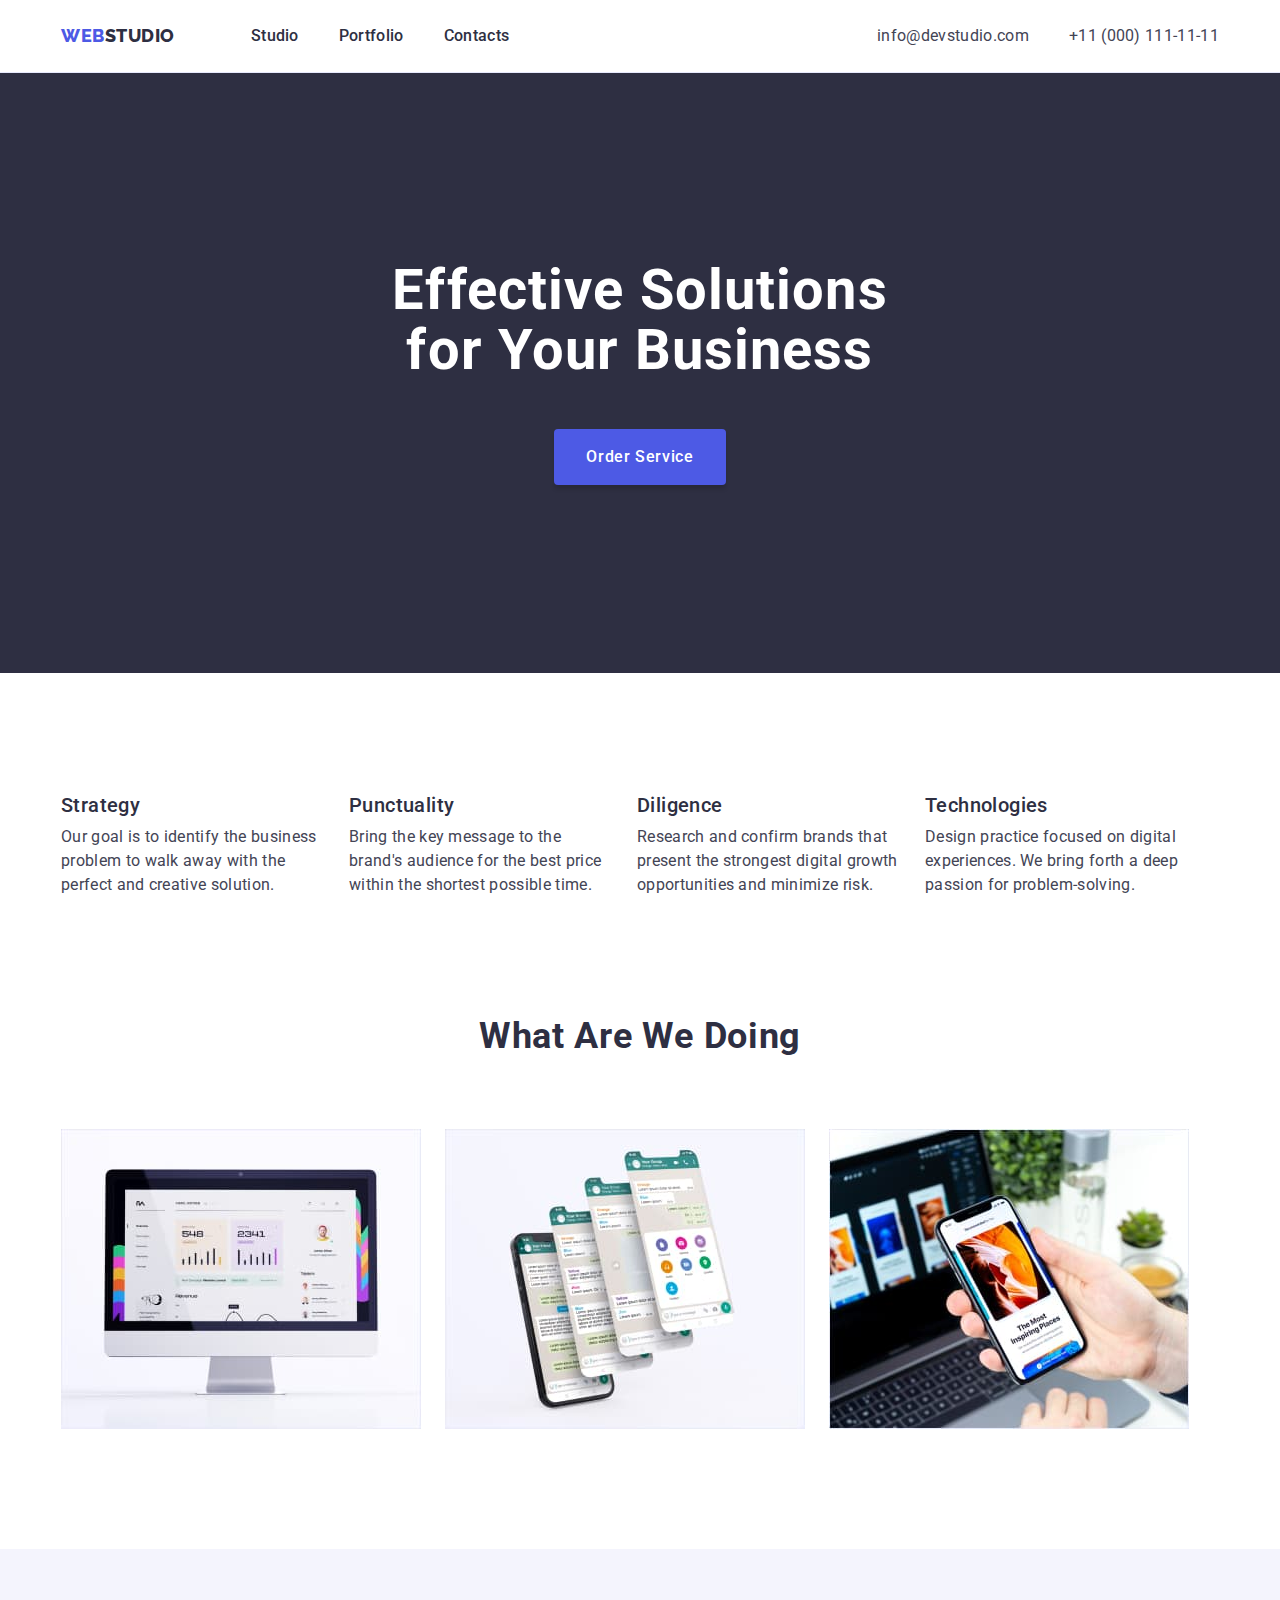
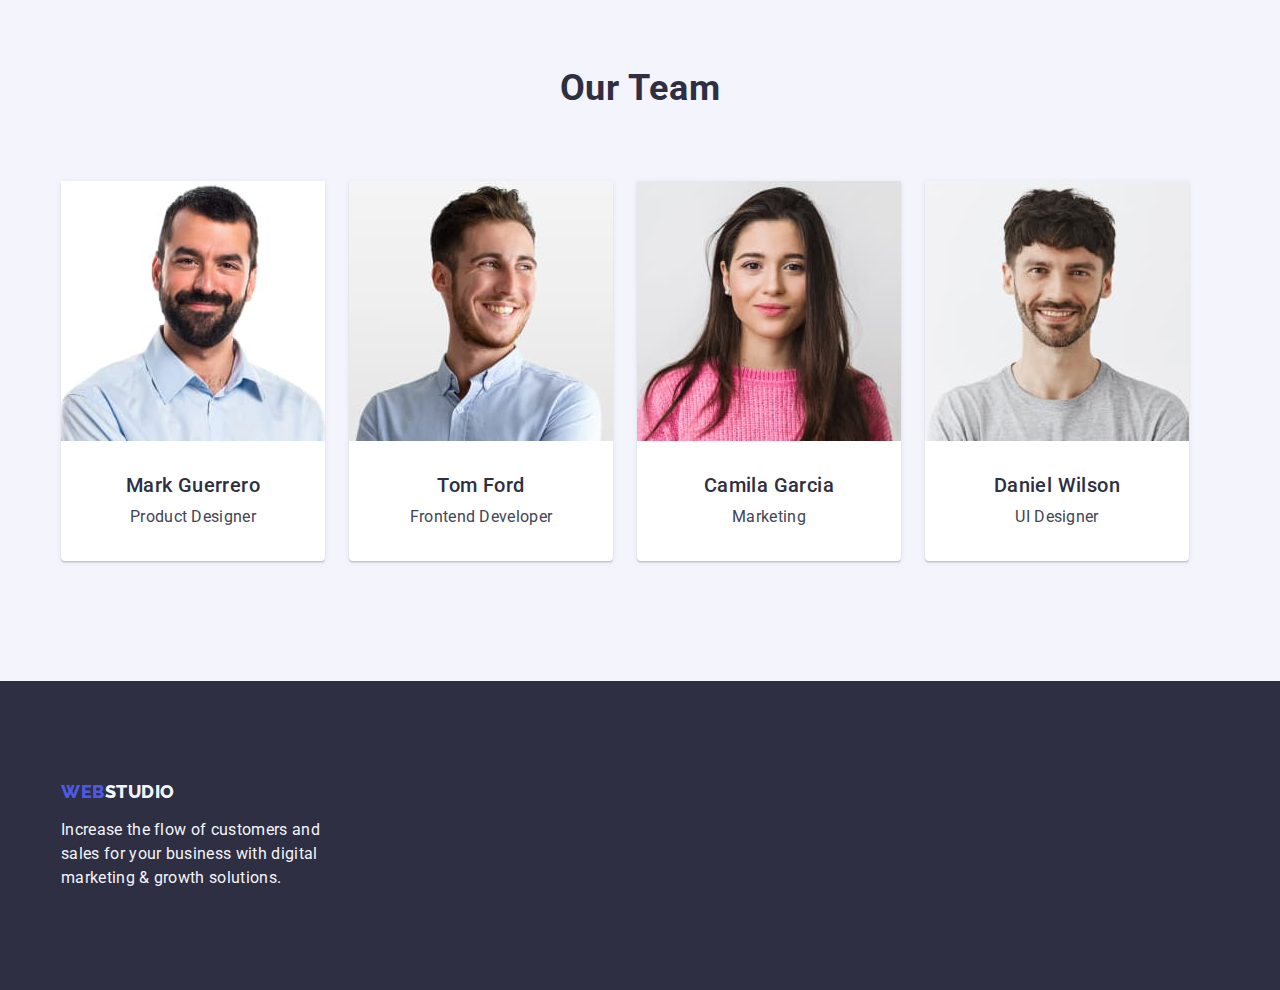
==== index.html @ 851e895a "create" ====
<!DOCTYPE html>
<html lang="en">
  <head>
    <meta charset="UTF-8" />
    <meta http-equiv="X-UA-Compatible" content="IE=edge" />
    <meta name="viewport" content="width=device-width, initial-scale=1.0" />
    <title>WebStudio</title>
    <link rel="preconnect" href="https://fonts.googleapis.com" />
    <link rel="preconnect" href="https://fonts.gstatic.com" crossorigin />
    <link
      href="https://fonts.googleapis.com/css2?family=Raleway:wght@800&family=Roboto:wght@400;500;700&display=swap"
      rel="stylesheet"
    />
    <link
      rel="stylesheet"
      href="https://cdnjs.cloudflare.com/ajax/libs/modern-normalize/1.1.0/modern-normalize.min.css"
      integrity="sha512-wpPYUAdjBVSE4KJnH1VR1HeZfpl1ub8YT/NKx4PuQ5NmX2tKuGu6U/JRp5y+Y8XG2tV+wKQpNHVUX03MfMFn9Q=="
      crossorigin="anonymous"
      referrerpolicy="no-referrer"
    />
    <link rel="stylesheet" href="./css/styles.css" />
  </head>
  <body>
    <!-- Header -->
    <header class="header">
      <!-- Navigation -->
      <div class="container header-container">
        <nav class="header-nav">
          <a class="logo link" href="./index.html"
            >Web<span class="header-logo">Studio</span></a
          >
          <ul class="nav-list list">
            <li class="nav-list-item">
              <a class="header-link link" href="./index.html">Studio</a>
            </li>
            <li class="nav-list-item">
              <a class="header-link link" href="./portfolio.html">Portfolio</a>
            </li>
            <li class="nav-list-item">
              <a class="header-link link" href="">Contacts</a>
            </li>
          </ul>
        </nav>
        <!-- Contacs -->
        <address class="contacts">
          <ul class="contacts-list list">
            <li class="contacts-item">
              <a class="contact-link link" href="mailto:info@devstudio.com"
                >info@devstudio.com</a
              >
            </li>
            <li class="contacts-item">
              <a class="contact-link link" href="tel:+110001111111"
                >+11 (000) 111-11-11</a
              >
            </li>
          </ul>
        </address>
      </div>
    </header>
    <!-- Main content -->
    <main>
      <!-- Hero -->
      <section class="hero">
        <div class="container hero-container">
          <h1 class="hero-title">Effective Solutions for Your Business</h1>
          <button class="hero-btn btn" type="button">Order Service</button>
        </div>
      </section>
      <!-- Features -->
      <section class="section features">
        <div class="container">
          <h2 hidden class="visually-hidden">Features</h2>
          <ul class="features-list list">
            <li>
              <h3 class="section-subtitle">Strategy</h3>
              <p class="section-text">
                Our goal is to identify the business problem to walk away with
                the perfect and creative solution.
              </p>
            </li>
            <li>
              <h3 class="section-subtitle">Punctuality</h3>
              <p class="section-text">
                Bring the key message to the brand's audience for the best price
                within the shortest possible time.
              </p>
            </li>
            <li>
              <h3 class="section-subtitle">Diligence</h3>
              <p class="section-text">
                Research and confirm brands that present the strongest digital
                growth opportunities and minimize risk.
              </p>
            </li>
            <li>
              <h3 class="section-subtitle">Technologies</h3>
              <p class="section-text">
                Design practice focused on digital experiences. We bring forth a
                deep passion for problem-solving.
              </p>
            </li>
          </ul>
        </div>
      </section>
      <!-- Direction -->
      <section class="section direction">
        <div class="container">
          <h2 class="section-title">What are we doing</h2>
          <ul class="direction-list list">
            <li>
              <img
                src="./images/img-1.jpg"
                alt="monitor with statistics"
                width="360"
                height="300"
              />
            </li>
            <li>
              <img
                src="./images/img-2.jpg"
                alt="smartphone with interfaces"
                width="360"
                height="300"
              />
            </li>
            <li>
              <img
                src="./images/img-3.jpg"
                alt="the same page is open on the laptop and smartphone screens"
                width="360"
                height="300"
              />
            </li>
          </ul>
        </div>
      </section>
      <!-- Card of team -->
      <section class="section cards">
        <div class="container">
          <h2 class="section-title">Our Team</h2>
          <ul class="cards-list list">
            <li class="cards-list-item">
              <img
                class="card-img"
                src="./images/mark.jpg"
                alt="photo of Mark"
                width="264"
                height="260"
              />
              <div class="card-text">
                <h3 class="section-subtitle">Mark Guerrero</h3>
                <p class="section-text">Product Designer</p>
              </div>
            </li>
            <li class="cards-list-item">
              <img
                class="card-img"
                src="./images/tom.jpg"
                alt="photo of Tom"
                width="264"
                height="260"
              />
              <div class="card-text">
                <h3 class="section-subtitle">Tom Ford</h3>
                <p class="section-text">Frontend Developer</p>
              </div>
            </li>
            <li class="cards-list-item">
              <img
                class="card-img"
                src="./images/camila.jpg"
                alt="photo of Camila"
                width="264"
                height="260"
              />
              <div class="card-text">
                <h3 class="section-subtitle">Camila Garcia</h3>
                <p class="section-text">Marketing</p>
              </div>
            </li>
            <li class="cards-list-item">
              <img
                class="card-img"
                src="./images/daniel.jpg"
                alt="photo of Daniel"
                width="264"
                height="260"
              />
              <div class="card-text">
                <h3 class="section-subtitle">Daniel Wilson</h3>
                <p class="section-text">UI Designer</p>
              </div>
            </li>
          </ul>
        </div>
      </section>
    </main>
    <!-- Footer -->
    <footer class="footer">
      <div class="container">
        <div class="footer-text">
          <a class="logo link" href="./index.html"
            >Web<span class="footer-logo">Studio</span></a
          >
          <p class="section-text">
            Increase the flow of customers and sales for your business with
            digital marketing & growth solutions.
          </p>
        </div>
      </div>
    </footer>
  </body>
</html>
---- css/styles.css ----
:root {
  --main-color: #2e2f42;
  --text-color: #434455;
  --accent-color: #f4f4fd;
  --main-bg-color: #ffffff;
  --main-hero-color: #ffffff;
  --logo-color: #4d5ae5;
  --active-color: #404bbf;
}

ul,
ol {
  padding: 0;
}

body,
h1,
h2,
h3,
h4,
p,
ul,
ol,
li,
figure,
figcaption,
blockquote,
dl,
dd {
  margin: 0;
}

body {
  color: var(--text-color, #434455);
  background-color: var(--main-bg-color, #ffffff);
  font-family: 'Roboto', sans-serif;
}

input,
button,
textarea,
select {
  font-family: inherit;
}

img {
  display: block;
  max-width: 100%;
  height: auto;
}

ul,
ol {
  list-style: none;
}

.link {
  color: inherit;
  text-decoration: none;
}

.btn {
  cursor: pointer;
  border: none;
}

.section {
  padding-top: 120px;
  padding-bottom: 120px;
}

.container {
  width: 1158px;
  margin: 0 auto;
  padding: 0 15px;
}

.visually-hidden {
  position: absolute;
  width: 1px;
  height: 1px;
  margin: -1px;
  border: 0;
  padding: 0;

  white-space: nowrap;
  clip-path: inset(100%);
  clip: rect(0 0 0 0);
  overflow: hidden;
}

/* Header */
.header {
  padding-top: 24px;
  padding-bottom: 24px;
  border-bottom: 1px solid #e7e9fc;
}

.header-container {
  display: flex;
}

.header-nav {
  display: flex;
  margin-right: auto;
  align-items: center;
}

.logo {
  color: var(--logo-color, #4d5ae5);

  font-family: 'Raleway', sans-serif;
  font-weight: 800;
  font-size: 18px;
  line-height: 1.17;
  display: flex;
  align-items: center;
  letter-spacing: 0.03em;
  text-transform: uppercase;
}

.header-nav > a {
  margin-right: 76px;
}

.header-logo {
  color: var(--main-color, #2e2f42);
}

.header-link {
  color: var(--main-color, #2e2f42);

  font-weight: 500;
  font-size: 16px;
  line-height: 1.5;
  letter-spacing: 0.02em;
}

.header-link:is(:hover, :focus),
.contact-link:is(:hover, :focus) {
  color: var(--active-color, #404bbf);
}

.nav-list {
  display: flex;
  gap: 40px;
}

.contacts {
  font-style: normal;
}

.contacts-list {
  display: flex;
  gap: 40px;
}

.contact-link {
  font-size: 16px;
  line-height: 1.5;
  letter-spacing: 0.02em;
}

/* Main */
/* Hero */

.hero {
  background-color: var(--main-color, #2e2f42);

  text-align: center;

  padding-top: 188px;
  padding-bottom: 188px;
}

.hero-container {
  margin: 0 auto;
  width: 526px;
}

.hero-title {
  color: var(--main-hero-color, #ffffff);

  font-size: 56px;
  line-height: 1.07;
  letter-spacing: 0.02em;

  margin-bottom: 48px;
}

.hero-btn {
  background-color: var(--logo-color, #4d5ae5);
  color: var(--main-hero-color, #ffffff);

  font-weight: 500;
  font-size: 16px;
  line-height: 1.5;
  letter-spacing: 0.04em;

  padding: 16px 32px;
  box-shadow: 0px 4px 4px rgba(0, 0, 0, 0.15);
  border-radius: 4px;
}

.hero-btn:is(:hover, :focus) {
  background-color: var(--active-color, #404bbf);
}

/* Features */

.section.features {
  padding-bottom: 0;
}

.features-list {
  display: flex;
  gap: 24px;
}

.features-list > li {
  width: 264px;
}

.section-subtitle {
  color: var(--main-color, #2e2f42);

  font-weight: 500;
  font-size: 20px;
  line-height: 1.2;
  letter-spacing: 0.02em;

  margin-bottom: 8px;
}

.section-text {
  font-size: 16px;
  line-height: 1.5;
  letter-spacing: 0.02em;
}

.section-title {
  color: var(--main-color, #2e2f42);

  font-size: 36px;
  line-height: 1.11;
  text-align: center;
  letter-spacing: 0.02em;
  text-transform: capitalize;

  margin-bottom: 72px;
}

/* Direction */

.direction-list {
  display: flex;
  gap: 24px;
}

/* Card of team */

.cards {
  background-color: var(--accent-color, #f4f4fd);
}

.cards-list {
  display: flex;
  gap: 24px;
}

.cards-list-item {
  background-color: var(--main-bg-color, #ffffff);

  text-align: center;
  box-shadow: 0px 1px 6px rgba(46, 47, 66, 0.08),
    0px 1px 1px rgba(46, 47, 66, 0.16), 0px 2px 1px rgba(46, 47, 66, 0.08);
  border-radius: 0px 0px 4px 4px;
}

.card-text {
  padding-top: 32px;
  padding-bottom: 32px;
}

/* Portfolio*/

.portfolio.section {
  padding-top: 96px;
}

.btn-list {
  display: flex;
  margin-bottom: 72px;
  gap: 24px;
  justify-content: center;
}

.btn-filter {
  background-color: var(--accent-color, #f4f4fd);
  color: var(--logo-color, #4d5ae5);

  font-weight: 500;
  font-size: 16px;
  line-height: 1.5;
  letter-spacing: 0.04em;

  padding: 12px 24px;
  border: 1px solid #e7e9fc;
  border-radius: 4px;
}

.btn-filter:is(:hover, :focus) {
  background-color: #404bbf;
  color: var(--main-hero-color, #ffffff);
}

.examples-list {
  display: flex;
  flex-wrap: wrap;
  gap: 48px 24px;
}

.examples-list-item .card-text {
  padding-left: 16px;

  border: 1px solid #e7e9fc;
  border-top: none;
}

/* Footer */

.footer {
  background: var(--main-color, #2e2f42);
  color: var(--accent-color, #f4f4fd);

  padding-top: 100px;
  padding-bottom: 100px;
}

.footer-text {
  width: 264px;
}

.footer-text > a {
  margin-bottom: 16px;
}

.footer-logo {
  color: var(--accent-color, #f4f4fd);
}
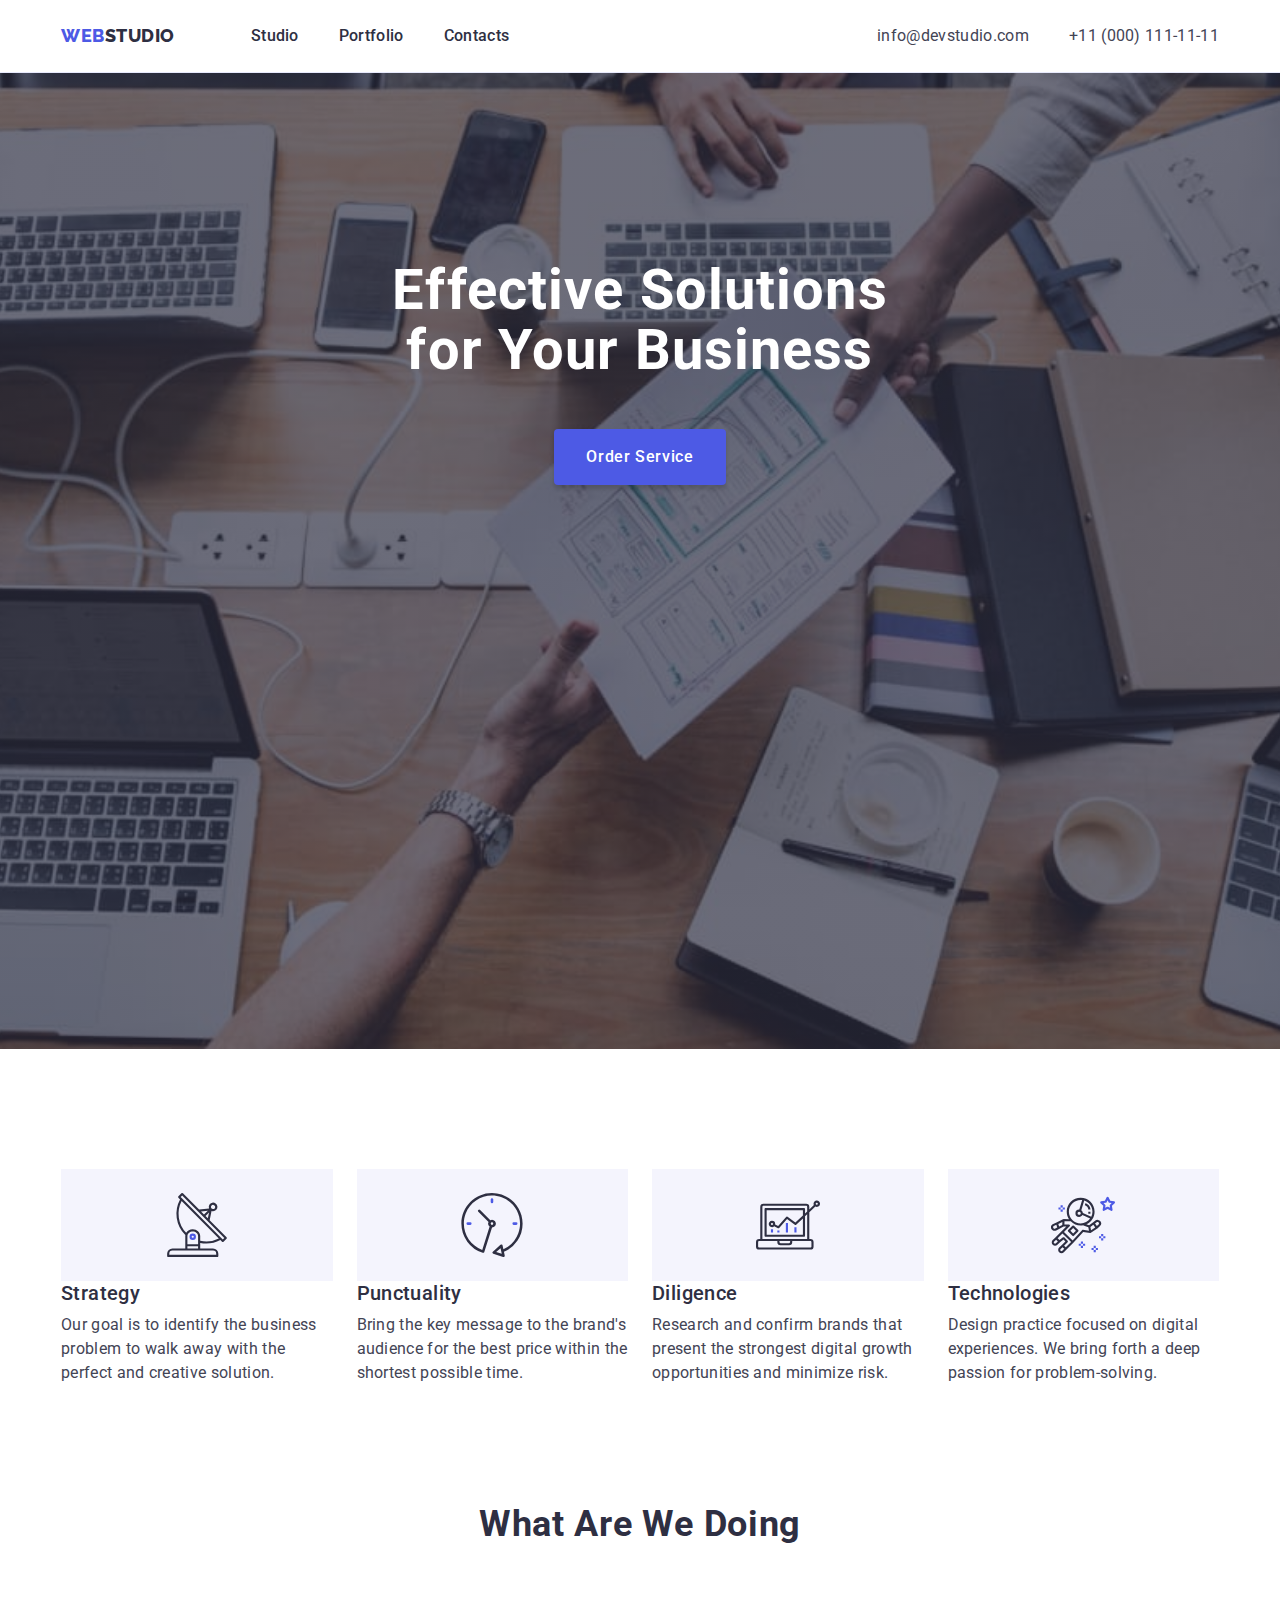
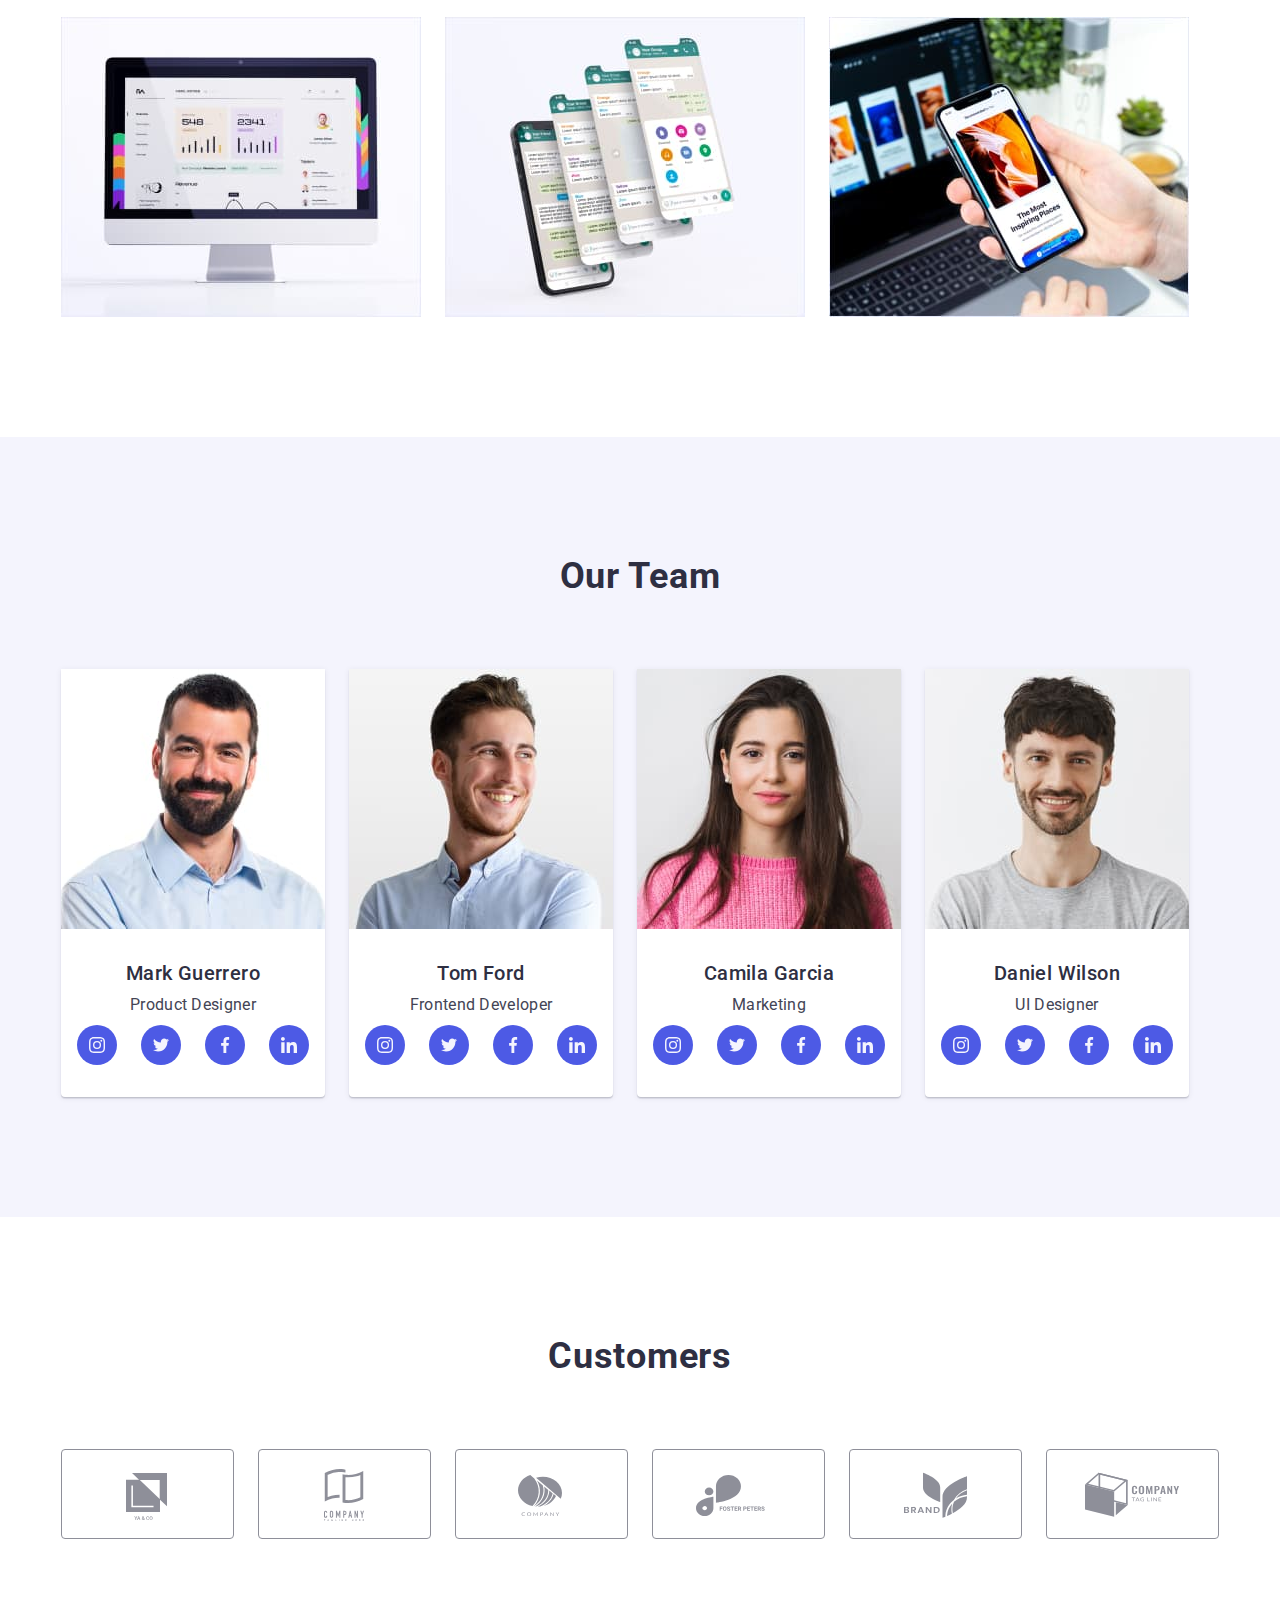
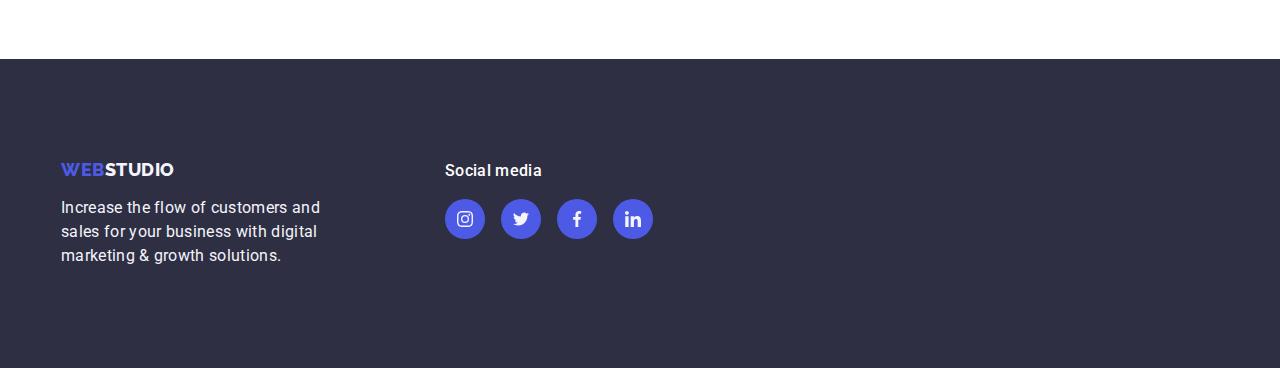
==== commit 9e9997c1: "start" ====
--- a/index.html
+++ b/index.html
@@ -72,28 +72,28 @@
         <div class="container">
           <h2 hidden class="visually-hidden">Features</h2>
           <ul class="features-list list">
-            <li>
+            <li class="features-list-item">
               <h3 class="section-subtitle">Strategy</h3>
               <p class="section-text">
                 Our goal is to identify the business problem to walk away with
                 the perfect and creative solution.
               </p>
             </li>
-            <li>
+            <li class="features-list-item">
               <h3 class="section-subtitle">Punctuality</h3>
               <p class="section-text">
                 Bring the key message to the brand's audience for the best price
                 within the shortest possible time.
               </p>
             </li>
-            <li>
+            <li class="features-list-item">
               <h3 class="section-subtitle">Diligence</h3>
               <p class="section-text">
                 Research and confirm brands that present the strongest digital
                 growth opportunities and minimize risk.
               </p>
             </li>
-            <li>
+            <li class="features-list-item">
               <h3 class="section-subtitle">Technologies</h3>
               <p class="section-text">
                 Design practice focused on digital experiences. We bring forth a
@@ -151,6 +151,20 @@
               <div class="card-text">
                 <h3 class="section-subtitle">Mark Guerrero</h3>
                 <p class="section-text">Product Designer</p>
+                <ul class="social-list">
+                  <li class="social-list-item">
+                    <a href="#" target="_blank" rel="noopener noreferrer"></a>
+                  </li>
+                  <li class="social-list-item">
+                    <a href="#" target="_blank" rel="noopener noreferrer"></a>
+                  </li>
+                  <li class="social-list-item">
+                    <a href="#" target="_blank" rel="noopener noreferrer"></a>
+                  </li>
+                  <li class="social-list-item">
+                    <a href="#" target="_blank" rel="noopener noreferrer"></a>
+                  </li>
+                </ul>
               </div>
             </li>
             <li class="cards-list-item">
@@ -164,6 +178,20 @@
               <div class="card-text">
                 <h3 class="section-subtitle">Tom Ford</h3>
                 <p class="section-text">Frontend Developer</p>
+                <ul class="social-list">
+                  <li class="social-list-item">
+                    <a href="#" target="_blank" rel="noopener noreferrer"></a>
+                  </li>
+                  <li class="social-list-item">
+                    <a href="#" target="_blank" rel="noopener noreferrer"></a>
+                  </li>
+                  <li class="social-list-item">
+                    <a href="#" target="_blank" rel="noopener noreferrer"></a>
+                  </li>
+                  <li class="social-list-item">
+                    <a href="#" target="_blank" rel="noopener noreferrer"></a>
+                  </li>
+                </ul>
               </div>
             </li>
             <li class="cards-list-item">
@@ -177,6 +205,20 @@
               <div class="card-text">
                 <h3 class="section-subtitle">Camila Garcia</h3>
                 <p class="section-text">Marketing</p>
+                <ul class="social-list">
+                  <li class="social-list-item">
+                    <a href="#" target="_blank" rel="noopener noreferrer"></a>
+                  </li>
+                  <li class="social-list-item">
+                    <a href="#" target="_blank" rel="noopener noreferrer"></a>
+                  </li>
+                  <li class="social-list-item">
+                    <a href="#" target="_blank" rel="noopener noreferrer"></a>
+                  </li>
+                  <li class="social-list-item">
+                    <a href="#" target="_blank" rel="noopener noreferrer"></a>
+                  </li>
+                </ul>
               </div>
             </li>
             <li class="cards-list-item">
@@ -190,7 +232,58 @@
               <div class="card-text">
                 <h3 class="section-subtitle">Daniel Wilson</h3>
                 <p class="section-text">UI Designer</p>
+                <ul class="social-list">
+                  <li class="social-list-item">
+                    <a href="#" target="_blank" rel="noopener noreferrer"></a>
+                  </li>
+                  <li class="social-list-item">
+                    <a href="#" target="_blank" rel="noopener noreferrer"></a>
+                  </li>
+                  <li class="social-list-item">
+                    <a href="#" target="_blank" rel="noopener noreferrer"></a>
+                  </li>
+                  <li class="social-list-item">
+                    <a href="#" target="_blank" rel="noopener noreferrer"></a>
+                  </li>
+                </ul>
               </div>
+            </li>
+          
+        </div>
+      </section>
+      <section class="section customers">
+        <div class="container">
+          <h2 class="section-title">Customers</h2>
+          <ul class="customers-list">
+            <li class="customers-list-item">
+              <a class="link" href=""
+                ><img src="./images/icons/client-1.svg" alt=""
+              /></a>
+            </li>
+            <li class="customers-list-item">
+              <a class="link" href=""
+                ><img src="./images/icons/client-2.svg" alt=""
+              /></a>
+            </li>
+            <li class="customers-list-item">
+              <a class="link" href=""
+                ><img src="./images/icons/client-3.svg" alt=""
+              /></a>
+            </li>
+            <li class="customers-list-item">
+              <a class="link" href=""
+                ><img src="./images/icons/client-4.svg" alt=""
+              /></a>
+            </li>
+            <li class="customers-list-item">
+              <a class="link" href=""
+                ><img src="./images/icons/client-5.svg" alt=""
+              /></a>
+            </li>
+            <li class="customers-list-item">
+              <a class="link" href=""
+                ><img src="./images/icons/client-6.svg" alt=""
+              /></a>
             </li>
           </ul>
         </div>
@@ -199,14 +292,33 @@
     <!-- Footer -->
     <footer class="footer">
       <div class="container">
-        <div class="footer-text">
-          <a class="logo link" href="./index.html"
-            >Web<span class="footer-logo">Studio</span></a
-          >
-          <p class="section-text">
-            Increase the flow of customers and sales for your business with
-            digital marketing & growth solutions.
-          </p>
+        <div class="footer-content">
+          <div class="footer-text">
+            <a class="logo link" href="./index.html"
+              >Web<span class="footer-logo">Studio</span></a
+            >
+            <p class="section-text">
+              Increase the flow of customers and sales for your business with
+              digital marketing & growth solutions.
+            </p>
+          </div>          
+          <div class="footer-social">
+            <p>Social media</p>
+            <ul class="social-list">
+              <li class="social-list-item">
+                <a href="#" target="_blank" rel="noopener noreferrer"></a>
+              </li>
+              <li class="social-list-item">
+                <a href="#" target="_blank" rel="noopener noreferrer"></a>
+              </li>
+              <li class="social-list-item">
+                <a href="#" target="_blank" rel="noopener noreferrer"></a>
+              </li>
+              <li class="social-list-item">
+                <a href="#" target="_blank" rel="noopener noreferrer"></a>
+              </li>
+            </ul>
+          </div>
         </div>
       </div>
     </footer>
--- a/css/styles.css
+++ b/css/styles.css
@@ -6,6 +6,7 @@
   --main-hero-color: #ffffff;
   --logo-color: #4d5ae5;
   --active-color: #404bbf;
+  --border-color: #e7e9fc;
 }
 
 ul,
@@ -31,6 +32,7 @@
 }
 
 body {
+  min-height: 100vh;
   color: var(--text-color, #434455);
   background-color: var(--main-bg-color, #ffffff);
   font-family: 'Roboto', sans-serif;
@@ -93,7 +95,7 @@
 .header {
   padding-top: 24px;
   padding-bottom: 24px;
-  border-bottom: 1px solid #e7e9fc;
+  border-bottom: 1px solid var(--border-color, #e7e9fc);
 }
 
 .header-container {
@@ -165,10 +167,21 @@
 /* Hero */
 
 .hero {
+  max-width: 1440px;
+  min-height: 600px;
   background-color: var(--main-color, #2e2f42);
+  background-image: linear-gradient(
+      rgba(46, 47, 66, 0.7),
+      rgba(46, 47, 66, 0.7)
+    ),
+    url(../images/bg-img.jpg);
+  background-repeat: no-repeat;
+  background-position: center;
+  background-size: cover;
 
   text-align: center;
 
+  margin: 0 auto;
   padding-top: 188px;
   padding-bottom: 188px;
 }
@@ -217,8 +230,32 @@
   gap: 24px;
 }
 
-.features-list > li {
-  width: 264px;
+.features-list-item {
+  flex-basis: calc((100% - 72px) / 4);
+}
+.features-list-item::before {
+  display: block;
+  content: '';
+  min-height: 112px;
+  background-color: #f4f4fd;
+  background-position: center;
+  background-repeat: no-repeat;
+}
+
+.features-list-item:nth-child(1)::before {
+  background-image: url(../images/icons/antenna.svg);
+}
+
+.features-list-item:nth-child(2)::before {
+  background-image: url(../images/icons/clock.svg);
+}
+
+.features-list-item:nth-child(3)::before {
+  background-image: url(../images/icons/diagram.svg);
+}
+
+.features-list-item:nth-child(4)::before {
+  background-image: url(../images/icons/astronaut.svg);
 }
 
 .section-subtitle {
@@ -278,8 +315,59 @@
 }
 
 .card-text {
-  padding-top: 32px;
-  padding-bottom: 32px;
+  padding: 32px 16px;
+}
+
+.cards-list-item .section-text {
+  margin-bottom: 8px;
+}
+
+.social-list {
+  display: flex;
+  gap: 24px;
+}
+
+.social-list-item {
+  width: 40px;
+  height: 40px;
+  background-color: var(--logo-color, #4d5ae5);
+  border-radius: 50%;
+  background-repeat: no-repeat;
+  background-position: center;
+}
+
+.social-list-item:nth-child(1) {
+  background-image: url(../images/icons/instagram.svg);
+}
+
+.social-list-item:nth-child(2) {
+  background-image: url(../images/icons/twitter.svg);
+}
+
+.social-list-item:nth-child(3) {
+  background-image: url(../images/icons/facebook.svg);
+}
+
+.social-list-item:nth-child(4) {
+  background-image: url(../images/icons/linkedin.svg);
+}
+
+/* Customers */
+
+.customers-list {
+  display: flex;
+  gap: 24px;
+}
+
+.customers-list-item {
+  border: 1px solid #8e8f99;
+  border-radius: 4px;
+  width: calc((100% - 24px) / 6);
+  /* height: 88px; */
+  padding: 16px 32px;
+}
+
+.customers-list-item > a {
 }
 
 /* Portfolio*/
@@ -305,7 +393,7 @@
   letter-spacing: 0.04em;
 
   padding: 12px 24px;
-  border: 1px solid #e7e9fc;
+  border: 1px solid var(--border-color, #e7e9fc);
   border-radius: 4px;
 }
 
@@ -320,10 +408,17 @@
   gap: 48px 24px;
 }
 
+/* .examples-list-item {
+  height: 420px;
+} */
+
+.examples-list-item:hover {
+  box-shadow: 0px 1px 6px rgba(46, 47, 66, 0.08),
+    0px 1px 1px rgba(46, 47, 66, 0.16), 0px 2px 1px rgba(46, 47, 66, 0.08);
+}
+
 .examples-list-item .card-text {
-  padding-left: 16px;
-
-  border: 1px solid #e7e9fc;
+  border: 1px solid var(--border-color, #e7e9fc);
   border-top: none;
 }
 
@@ -331,14 +426,19 @@
 
 .footer {
   background: var(--main-color, #2e2f42);
-  color: var(--accent-color, #f4f4fd);
+  color: var(--main-hero-color, #ffffff);
 
   padding-top: 100px;
   padding-bottom: 100px;
 }
 
+.footer-content {
+  display: flex;
+}
+
 .footer-text {
   width: 264px;
+  margin-right: 120px;
 }
 
 .footer-text > a {
@@ -348,3 +448,24 @@
 .footer-logo {
   color: var(--accent-color, #f4f4fd);
 }
+
+.footer-text > p {
+  color: var(--accent-color, #f4f4fd);
+}
+
+.footer-social {
+  margin-right: 80px;
+}
+
+.footer-social > p {
+  margin-bottom: 16px;
+
+  font-weight: 500;
+  font-size: 16px;
+  line-height: 1.5;
+  letter-spacing: 0.02em;
+}
+
+.footer-social > .social-list {
+  gap: 16px;
+}
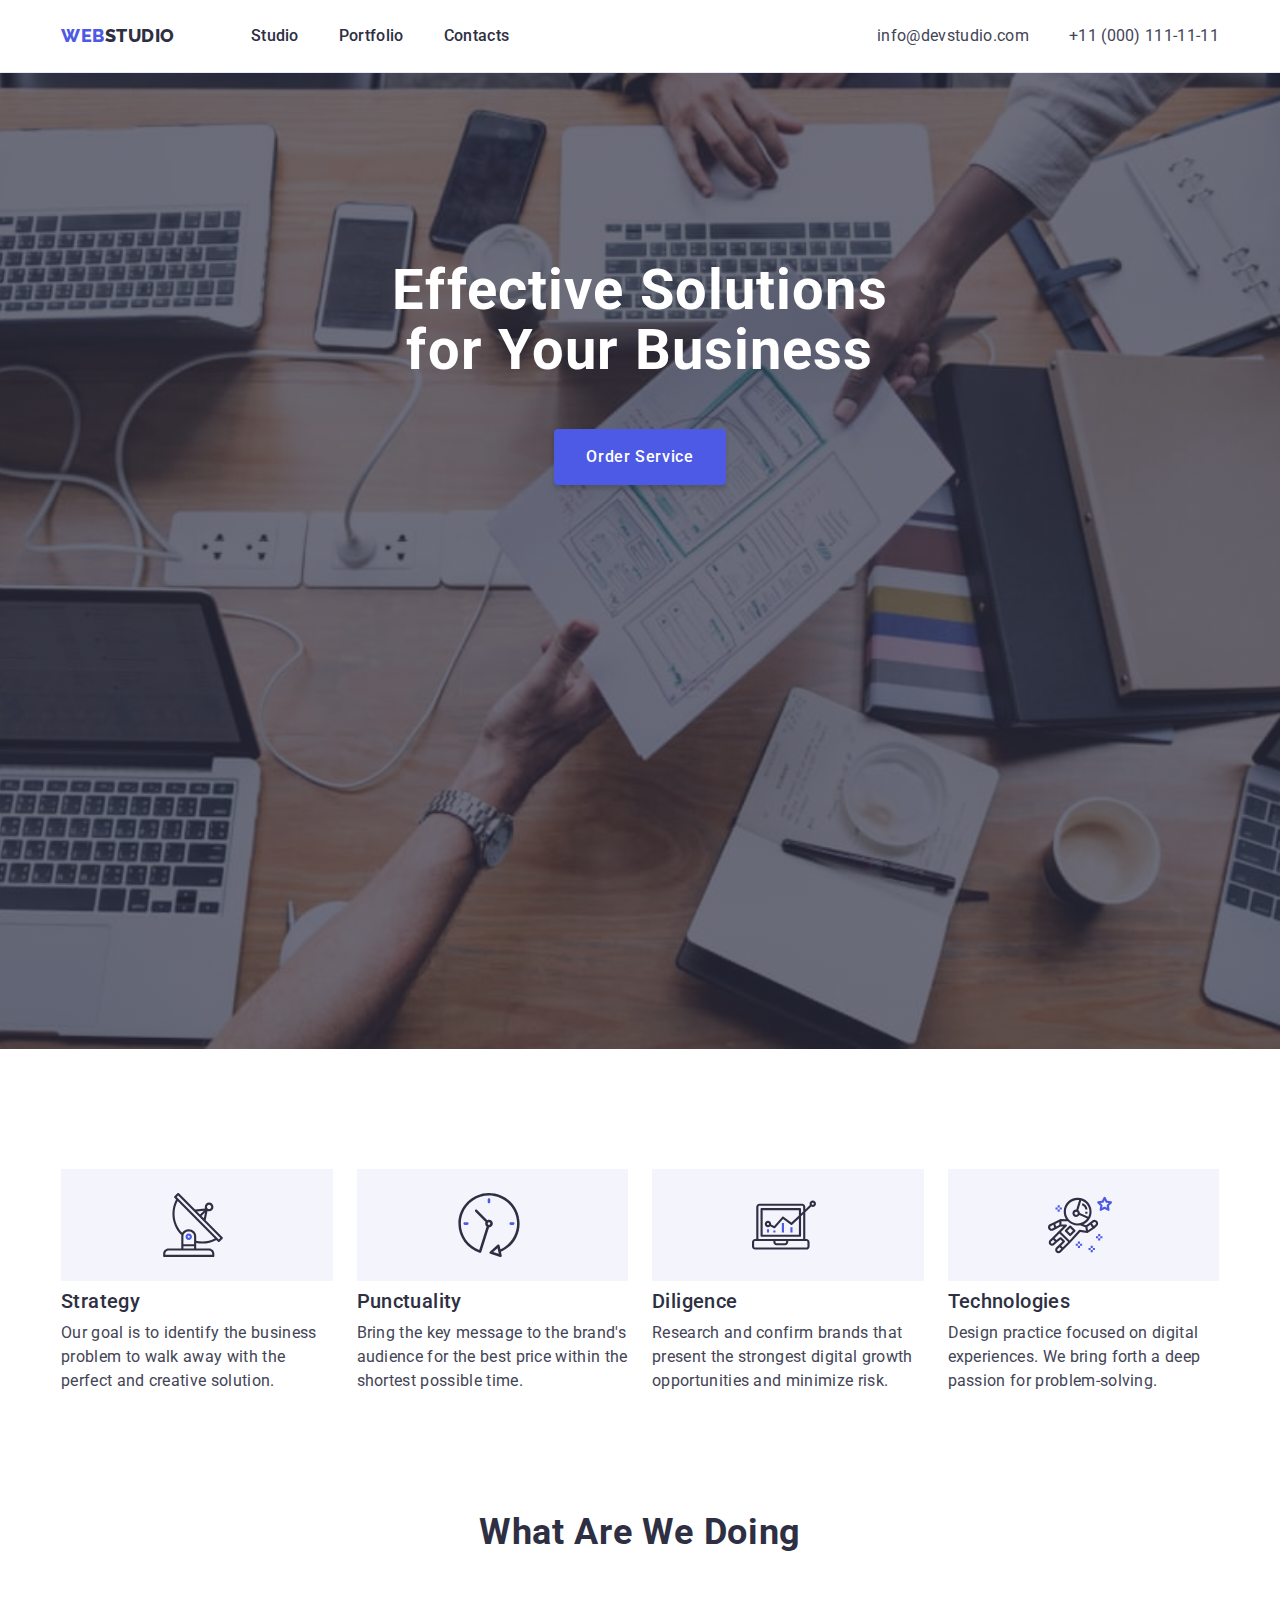
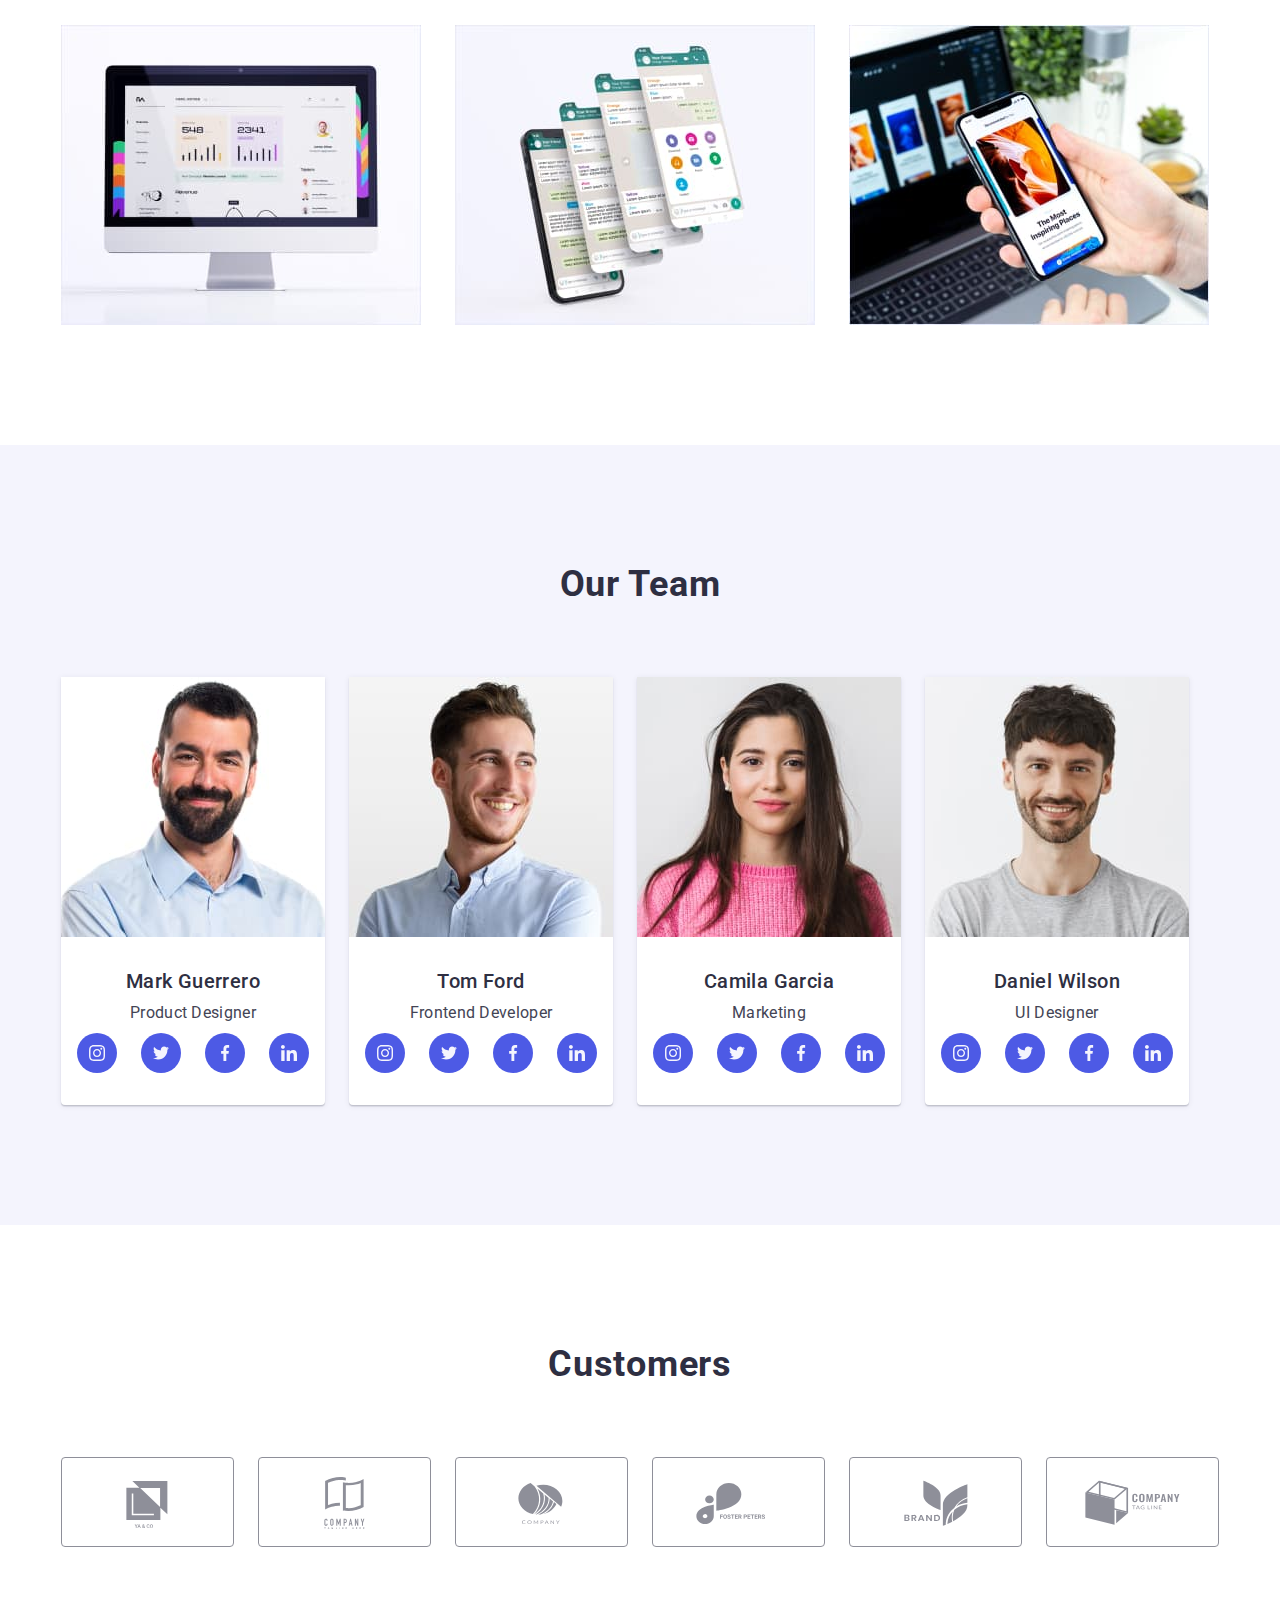
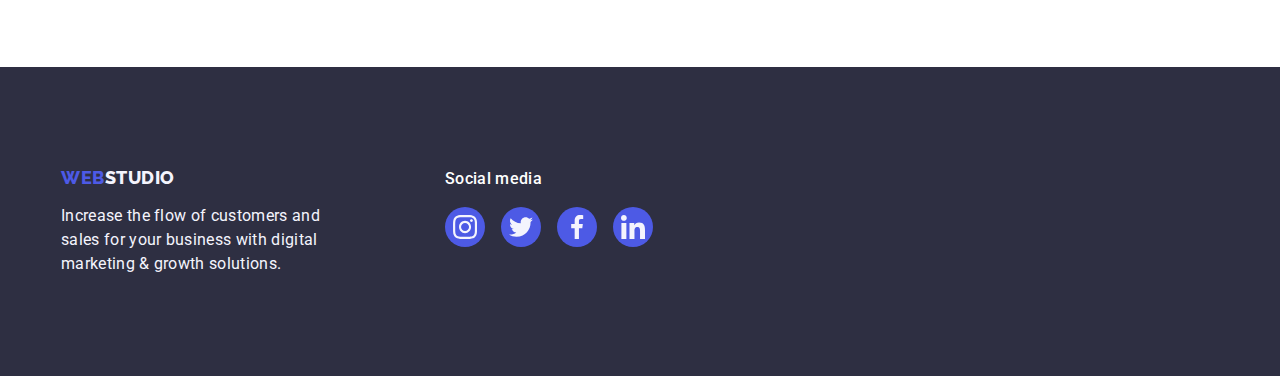
==== commit 76adce69: "check" ====
--- a/index.html
+++ b/index.html
@@ -73,6 +73,9 @@
           <h2 hidden class="visually-hidden">Features</h2>
           <ul class="features-list list">
             <li class="features-list-item">
+              <div class="icon-bg">
+                <svg width="64" height="64"><use href="./images/icons.svg#antenna"></use></svg>
+              </div>
               <h3 class="section-subtitle">Strategy</h3>
               <p class="section-text">
                 Our goal is to identify the business problem to walk away with
@@ -80,6 +83,7 @@
               </p>
             </li>
             <li class="features-list-item">
+              <div class="icon-bg"><svg width="64" height="64"><use href="./images/icons.svg#clock"></use></svg></div>
               <h3 class="section-subtitle">Punctuality</h3>
               <p class="section-text">
                 Bring the key message to the brand's audience for the best price
@@ -87,6 +91,7 @@
               </p>
             </li>
             <li class="features-list-item">
+              <div class="icon-bg"><svg width="64" height="64"><use href="./images/icons.svg#diagram"></use></svg></div>
               <h3 class="section-subtitle">Diligence</h3>
               <p class="section-text">
                 Research and confirm brands that present the strongest digital
@@ -94,6 +99,7 @@
               </p>
             </li>
             <li class="features-list-item">
+              <div class="icon-bg"><svg width="64" height="64"><use href="./images/icons.svg#astronaut"></use></svg></div>
               <h3 class="section-subtitle">Technologies</h3>
               <p class="section-text">
                 Design practice focused on digital experiences. We bring forth a
@@ -153,16 +159,16 @@
                 <p class="section-text">Product Designer</p>
                 <ul class="social-list">
                   <li class="social-list-item">
-                    <a href="#" target="_blank" rel="noopener noreferrer"></a>
-                  </li>
-                  <li class="social-list-item">
-                    <a href="#" target="_blank" rel="noopener noreferrer"></a>
-                  </li>
-                  <li class="social-list-item">
-                    <a href="#" target="_blank" rel="noopener noreferrer"></a>
-                  </li>
-                  <li class="social-list-item">
-                    <a href="#" target="_blank" rel="noopener noreferrer"></a>
+                    <a class="link" href="#" target="_blank" rel="noopener noreferrer"><svg width="16" height="16"><use href="./images/icons.svg#instagram"></use></svg></a>
+                  </li>
+                  <li class="social-list-item">
+                    <a class="link" href="#" target="_blank" rel="noopener noreferrer"><svg width="16" height="16"><use href="./images/icons.svg#twitter"></use></svg></a>
+                  </li>
+                  <li class="social-list-item">
+                    <a class="link" href="#" target="_blank" rel="noopener noreferrer"><svg width="16" height="16"><use href="./images/icons.svg#facebook"></use></svg></a>
+                  </li>
+                  <li class="social-list-item">
+                    <a class="link" href="#" target="_blank" rel="noopener noreferrer"><svg width="16" height="16"><use href="./images/icons.svg#linkedin"></use></svg></a>
                   </li>
                 </ul>
               </div>
@@ -180,16 +186,16 @@
                 <p class="section-text">Frontend Developer</p>
                 <ul class="social-list">
                   <li class="social-list-item">
-                    <a href="#" target="_blank" rel="noopener noreferrer"></a>
-                  </li>
-                  <li class="social-list-item">
-                    <a href="#" target="_blank" rel="noopener noreferrer"></a>
-                  </li>
-                  <li class="social-list-item">
-                    <a href="#" target="_blank" rel="noopener noreferrer"></a>
-                  </li>
-                  <li class="social-list-item">
-                    <a href="#" target="_blank" rel="noopener noreferrer"></a>
+                    <a href="#" target="_blank" rel="noopener noreferrer"><svg width="16" height="16"><use href="./images/icons.svg#instagram"></use></svg></a>
+                  </li>
+                  <li class="social-list-item">
+                    <a href="#" target="_blank" rel="noopener noreferrer"><svg width="16" height="16"><use href="./images/icons.svg#twitter"></use></svg></a>
+                  </li>
+                  <li class="social-list-item">
+                    <a href="#" target="_blank" rel="noopener noreferrer"><svg width="16" height="16"><use href="./images/icons.svg#facebook"></use></svg></a>
+                  </li>
+                  <li class="social-list-item">
+                    <a href="#" target="_blank" rel="noopener noreferrer"><svg width="16" height="16"><use href="./images/icons.svg#linkedin"></use></svg></a>
                   </li>
                 </ul>
               </div>
@@ -207,16 +213,16 @@
                 <p class="section-text">Marketing</p>
                 <ul class="social-list">
                   <li class="social-list-item">
-                    <a href="#" target="_blank" rel="noopener noreferrer"></a>
-                  </li>
-                  <li class="social-list-item">
-                    <a href="#" target="_blank" rel="noopener noreferrer"></a>
-                  </li>
-                  <li class="social-list-item">
-                    <a href="#" target="_blank" rel="noopener noreferrer"></a>
-                  </li>
-                  <li class="social-list-item">
-                    <a href="#" target="_blank" rel="noopener noreferrer"></a>
+                    <a href="#" target="_blank" rel="noopener noreferrer"><svg width="16" height="16"><use href="./images/icons.svg#instagram"></use></svg></a>
+                  </li>
+                  <li class="social-list-item">
+                    <a href="#" target="_blank" rel="noopener noreferrer"><svg width="16" height="16"><use href="./images/icons.svg#twitter"></use></svg></a>
+                  </li>
+                  <li class="social-list-item">
+                    <a href="#" target="_blank" rel="noopener noreferrer"><svg width="16" height="16"><use href="./images/icons.svg#facebook"></use></svg></a>
+                  </li>
+                  <li class="social-list-item">
+                    <a href="#" target="_blank" rel="noopener noreferrer"><svg width="16" height="16"><use href="./images/icons.svg#linkedin"></use></svg></a>
                   </li>
                 </ul>
               </div>
@@ -234,16 +240,16 @@
                 <p class="section-text">UI Designer</p>
                 <ul class="social-list">
                   <li class="social-list-item">
-                    <a href="#" target="_blank" rel="noopener noreferrer"></a>
-                  </li>
-                  <li class="social-list-item">
-                    <a href="#" target="_blank" rel="noopener noreferrer"></a>
-                  </li>
-                  <li class="social-list-item">
-                    <a href="#" target="_blank" rel="noopener noreferrer"></a>
-                  </li>
-                  <li class="social-list-item">
-                    <a href="#" target="_blank" rel="noopener noreferrer"></a>
+                    <a href="#" target="_blank" rel="noopener noreferrer"><svg width="16" height="16"><use href="./images/icons.svg#instagram"></use></svg></a>
+                  </li>
+                  <li class="social-list-item">
+                    <a href="#" target="_blank" rel="noopener noreferrer"><svg width="16" height="16"><use href="./images/icons.svg#twitter"></use></svg></a>
+                  </li>
+                  <li class="social-list-item">
+                    <a href="#" target="_blank" rel="noopener noreferrer"><svg width="16" height="16"><use href="./images/icons.svg#facebook"></use></svg></a>
+                  </li>
+                  <li class="social-list-item">
+                    <a href="#" target="_blank" rel="noopener noreferrer"><svg width="16" height="16"><use href="./images/icons.svg#linkedin"></use></svg></a>
                   </li>
                 </ul>
               </div>
@@ -251,39 +257,28 @@
           
         </div>
       </section>
+      <!-- Customers -->
       <section class="section customers">
         <div class="container">
           <h2 class="section-title">Customers</h2>
           <ul class="customers-list">
             <li class="customers-list-item">
-              <a class="link" href=""
-                ><img src="./images/icons/client-1.svg" alt=""
-              /></a>
-            </li>
-            <li class="customers-list-item">
-              <a class="link" href=""
-                ><img src="./images/icons/client-2.svg" alt=""
-              /></a>
-            </li>
-            <li class="customers-list-item">
-              <a class="link" href=""
-                ><img src="./images/icons/client-3.svg" alt=""
-              /></a>
-            </li>
-            <li class="customers-list-item">
-              <a class="link" href=""
-                ><img src="./images/icons/client-4.svg" alt=""
-              /></a>
-            </li>
-            <li class="customers-list-item">
-              <a class="link" href=""
-                ><img src="./images/icons/client-5.svg" alt=""
-              /></a>
-            </li>
-            <li class="customers-list-item">
-              <a class="link" href=""
-                ><img src="./images/icons/client-6.svg" alt=""
-              /></a>
+              <a class="link" href=""><svg class="icon-customers" width="104" height="56"><use href="./images/icons.svg#client-1"></use></svg></a>
+            </li>
+            <li class="customers-list-item">
+              <a class="link" href=""><svg class="icon-customers" width="104" height="56"><use href="./images/icons.svg#client-2"></use></svg></a>
+            </li>
+            <li class="customers-list-item">
+              <a class="link" href=""><svg class="icon-customers" width="104" height="56"><use href="./images/icons.svg#client-3"></use></svg></a>
+            </li>
+            <li class="customers-list-item">
+              <a class="link" href=""><svg class="icon-customers" width="104" height="56"><use href="./images/icons.svg#client-4"></use></svg></a>
+            </li>
+            <li class="customers-list-item">
+              <a class="link" href=""><svg class="icon-customers" width="104" height="56"><use href="./images/icons.svg#client-5"></use></svg></a>
+            </li>
+            <li class="customers-list-item">
+              <a class="link" href=""><svg class="icon-customers" width="104" height="56"><use href="./images/icons.svg#client-6"></use></svg></a>
             </li>
           </ul>
         </div>
@@ -306,16 +301,16 @@
             <p>Social media</p>
             <ul class="social-list">
               <li class="social-list-item">
-                <a href="#" target="_blank" rel="noopener noreferrer"></a>
+                <a class="link" href="#" target="_blank" rel="noopener noreferrer"><svg width="24" height="24"><use href="./images/icons.svg#instagram"></use></svg></a>
               </li>
               <li class="social-list-item">
-                <a href="#" target="_blank" rel="noopener noreferrer"></a>
+                <a class="link" href="#" target="_blank" rel="noopener noreferrer"><svg width="24" height="24"><use href="./images/icons.svg#twitter"></use></svg></a>
               </li>
               <li class="social-list-item">
-                <a href="#" target="_blank" rel="noopener noreferrer"></a>
+                <a class="link" href="#" target="_blank" rel="noopener noreferrer"><svg width="24" height="24"><use href="./images/icons.svg#facebook"></use></svg></a>
               </li>
               <li class="social-list-item">
-                <a href="#" target="_blank" rel="noopener noreferrer"></a>
+                <a class="link" href="#" target="_blank" rel="noopener noreferrer"><svg width="24" height="24"><use href="./images/icons.svg#linkedin"></use></svg></a>
               </li>
             </ul>
           </div>
--- a/css/styles.css
+++ b/css/styles.css
@@ -7,6 +7,8 @@
   --logo-color: #4d5ae5;
   --active-color: #404bbf;
   --border-color: #e7e9fc;
+  --customers-color: #8e8f99;
+  --main-gap: 24px;
 }
 
 ul,
@@ -96,6 +98,8 @@
   padding-top: 24px;
   padding-bottom: 24px;
   border-bottom: 1px solid var(--border-color, #e7e9fc);
+  box-shadow: 0px 2px 1px rgba(46, 47, 66, 0.08),
+    0px 1px 1px rgba(46, 47, 66, 0.16), 0px 1px 6px rgba(46, 47, 66, 0.08);
 }
 
 .header-container {
@@ -178,7 +182,6 @@
   background-repeat: no-repeat;
   background-position: center;
   background-size: cover;
-
   text-align: center;
 
   margin: 0 auto;
@@ -227,35 +230,21 @@
 
 .features-list {
   display: flex;
-  gap: 24px;
+  gap: var(--main-gap, 24px);
 }
 
 .features-list-item {
   flex-basis: calc((100% - 72px) / 4);
 }
-.features-list-item::before {
+
+.icon-bg {
+  background-color: var(--accent-color, #f4f4fd);
+  padding: 24px 100px;
+  margin-bottom: 8px;
+}
+
+.icon-bg > svg {
   display: block;
-  content: '';
-  min-height: 112px;
-  background-color: #f4f4fd;
-  background-position: center;
-  background-repeat: no-repeat;
-}
-
-.features-list-item:nth-child(1)::before {
-  background-image: url(../images/icons/antenna.svg);
-}
-
-.features-list-item:nth-child(2)::before {
-  background-image: url(../images/icons/clock.svg);
-}
-
-.features-list-item:nth-child(3)::before {
-  background-image: url(../images/icons/diagram.svg);
-}
-
-.features-list-item:nth-child(4)::before {
-  background-image: url(../images/icons/astronaut.svg);
 }
 
 .section-subtitle {
@@ -291,7 +280,11 @@
 
 .direction-list {
   display: flex;
-  gap: 24px;
+  gap: var(--main-gap, 24px);
+}
+
+.direction-list > li {
+  width: calc((100% - 48px) / 3);
 }
 
 /* Card of team */
@@ -302,7 +295,7 @@
 
 .cards-list {
   display: flex;
-  gap: 24px;
+  gap: var(--main-gap, 24px);
 }
 
 .cards-list-item {
@@ -324,7 +317,7 @@
 
 .social-list {
   display: flex;
-  gap: 24px;
+  gap: var(--main-gap, 24px);
 }
 
 .social-list-item {
@@ -332,42 +325,49 @@
   height: 40px;
   background-color: var(--logo-color, #4d5ae5);
   border-radius: 50%;
-  background-repeat: no-repeat;
-  background-position: center;
-}
-
-.social-list-item:nth-child(1) {
-  background-image: url(../images/icons/instagram.svg);
-}
-
-.social-list-item:nth-child(2) {
-  background-image: url(../images/icons/twitter.svg);
-}
-
-.social-list-item:nth-child(3) {
-  background-image: url(../images/icons/facebook.svg);
-}
-
-.social-list-item:nth-child(4) {
-  background-image: url(../images/icons/linkedin.svg);
+}
+
+.social-list-item:is(:hover, :focus) {
+  background-color: var(--active-color, #404bbf);
+}
+
+.social-list-item > a {
+  display: block;
+  height: 100%;
+  padding: 12px;
 }
 
 /* Customers */
 
 .customers-list {
   display: flex;
-  gap: 24px;
+  gap: var(--main-gap, 24px);
 }
 
 .customers-list-item {
-  border: 1px solid #8e8f99;
+  border: 1px solid var(--customers-color, #8e8f99);
   border-radius: 4px;
-  width: calc((100% - 24px) / 6);
-  /* height: 88px; */
+  width: calc((100% - 120px) / 6);
+  height: 88px;
+}
+
+.customers-list-item:is(:hover, :focus) {
+  border: 1px solid var(--active-color, #404bbf);
+}
+
+.customers-list-item > a {
+  display: block;
+  height: 100%;
   padding: 16px 32px;
-}
-
-.customers-list-item > a {
+  fill: var(--customers-color, #8e8f99);
+}
+
+.customers-list-item > a:is(:hover, :focus) {
+  fill: var(--active-color, #404bbf);
+}
+
+.icon-customers {
+  fill: inherit;
 }
 
 /* Portfolio*/
@@ -379,7 +379,7 @@
 .btn-list {
   display: flex;
   margin-bottom: 72px;
-  gap: 24px;
+  gap: var(--main-gap, 24px);
   justify-content: center;
 }
 
@@ -400,19 +400,22 @@
 .btn-filter:is(:hover, :focus) {
   background-color: #404bbf;
   color: var(--main-hero-color, #ffffff);
+  box-shadow: 0px 3px 1px rgba(0, 0, 0, 0.1), 0px 2px 1px rgba(0, 0, 0, 0.08),
+    0px 2px 2px rgba(0, 0, 0, 0.12);
+  border-color: transparent;
 }
 
 .examples-list {
   display: flex;
   flex-wrap: wrap;
-  gap: 48px 24px;
+  gap: calc(2 * var(--main-gap, 24px)) var(--main-gap, 24px);
 }
 
 /* .examples-list-item {
   height: 420px;
 } */
 
-.examples-list-item:hover {
+.examples-list-item:is(:hover, :focus) {
   box-shadow: 0px 1px 6px rgba(46, 47, 66, 0.08),
     0px 1px 1px rgba(46, 47, 66, 0.16), 0px 2px 1px rgba(46, 47, 66, 0.08);
 }
@@ -469,3 +472,11 @@
 .footer-social > .social-list {
   gap: 16px;
 }
+
+.footer-social a {
+  padding: 8px;
+}
+
+.footer-social .social-list-item:is(:hover, :focus) {
+  background-color: #31d0aa;
+}
